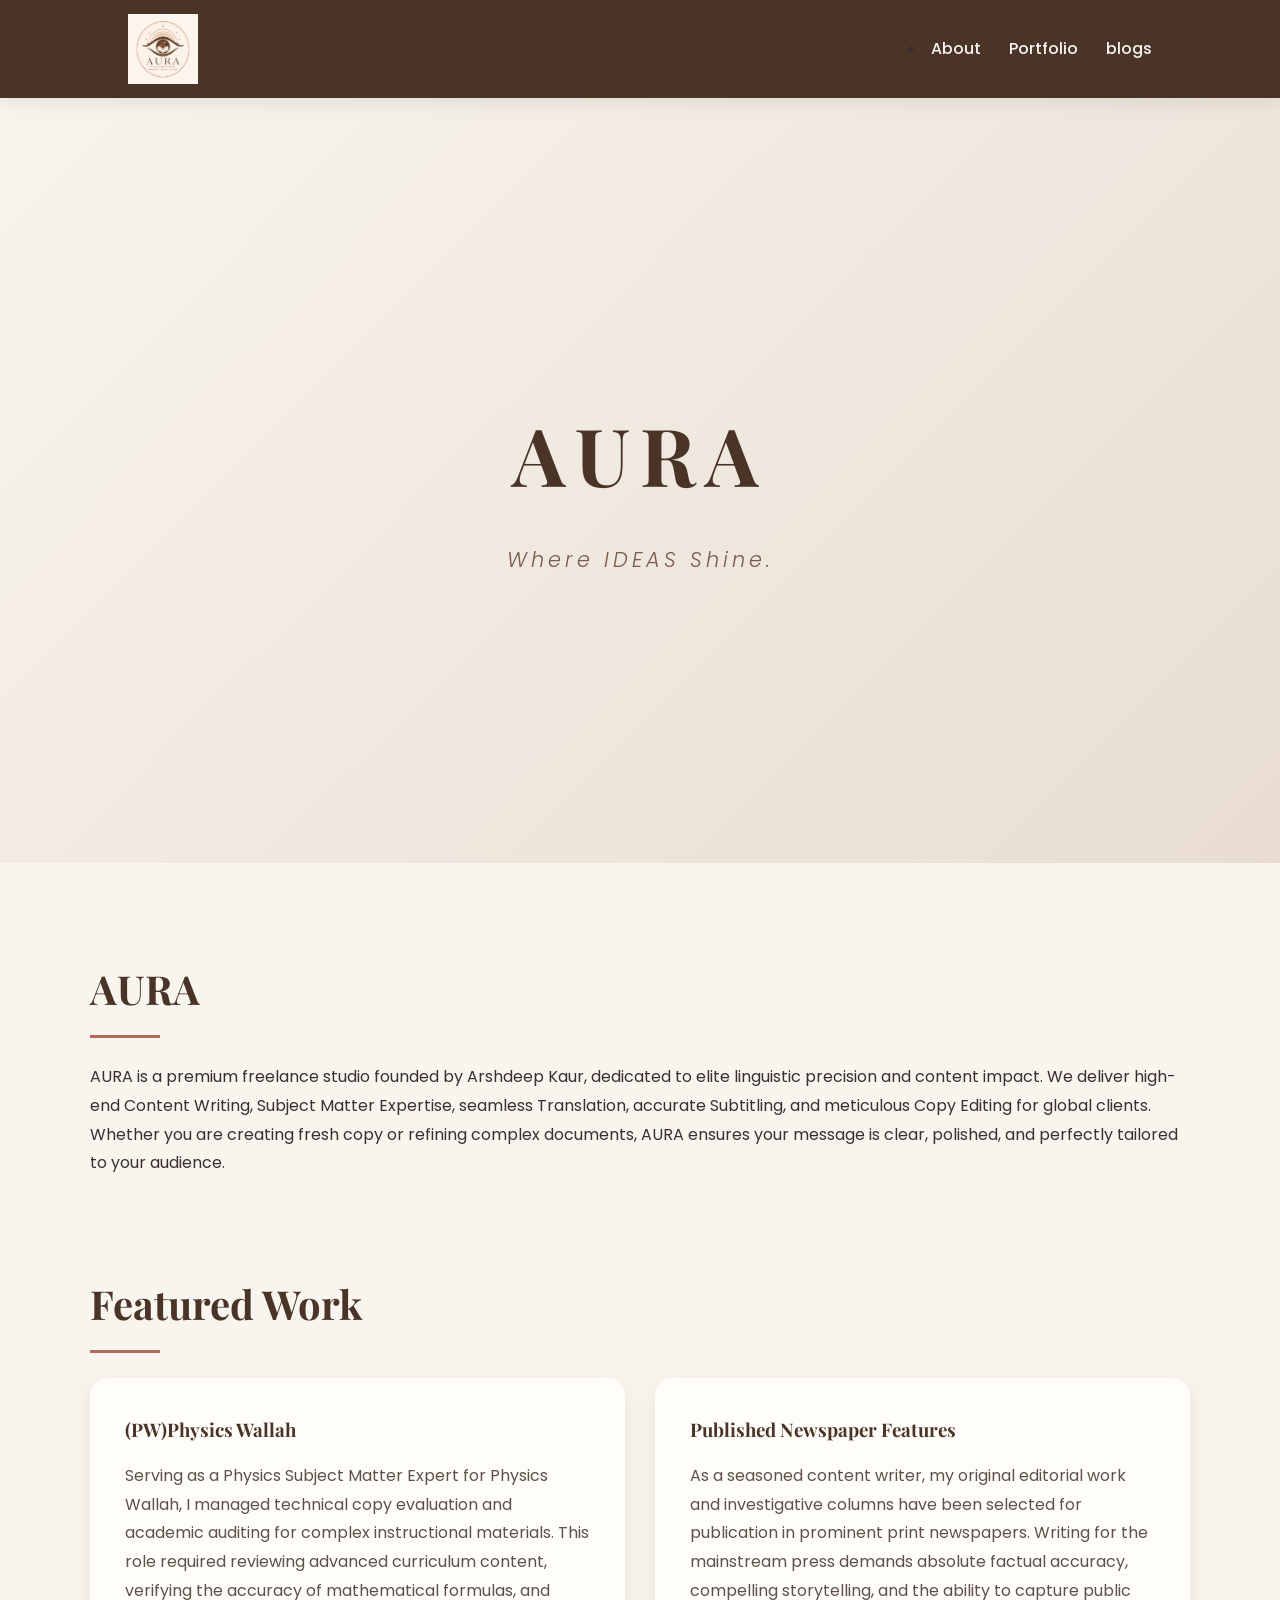
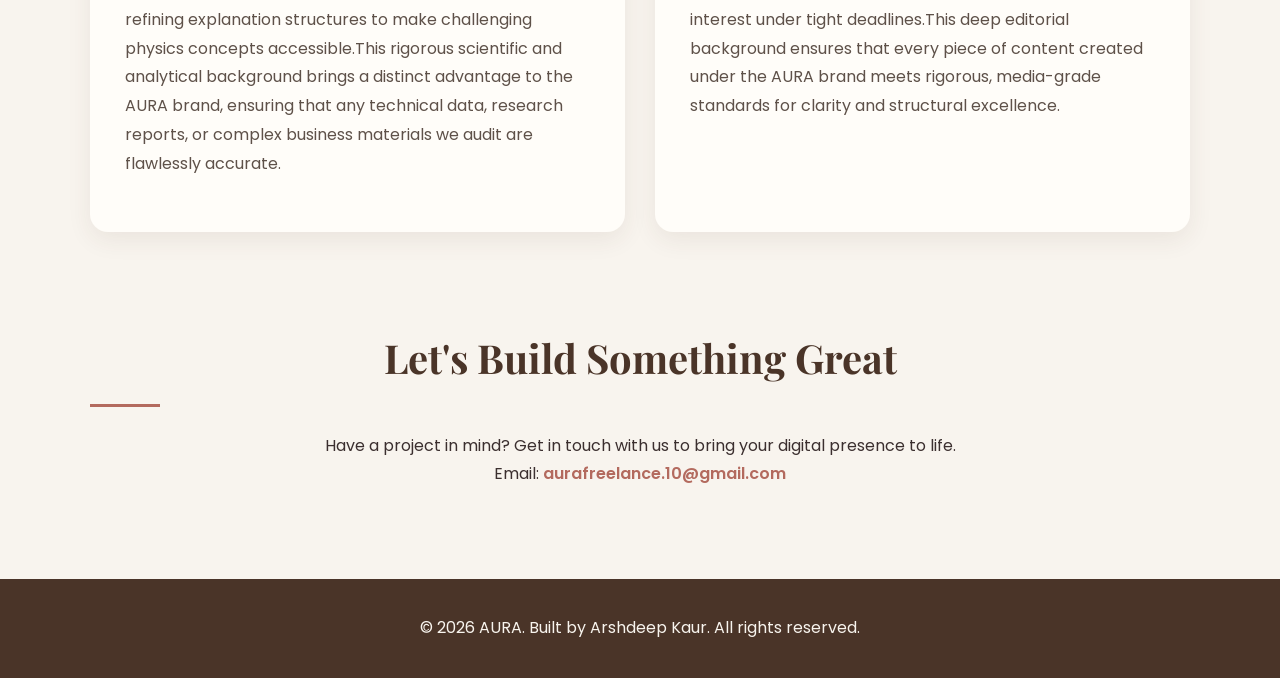
==== index.html @ 69d8ae89 "Add files via upload" ====
<!DOCTYPE html>
<html lang="en">
<head>
    <meta charset="UTF-8">
    <meta name="viewport" content="width=device-width, initial-scale=1.0">
    <title>AURA | Premium Web Experiences</title>
    <link rel="stylesheet" href="style1.css">
    <link href="https://fonts.googleapis.com/css2?family=Playfair+Display:wght@600;700&family=Poppins:wght@300;400;500;600&display=swap" rel="stylesheet">
</head>
<body>

    <!-- Header Navigation -->
    <header>
        <div class="logo">
    <img src="aura1.png" alt="AURA Logo">
</div>

        <nav>
        <li><a href="about.html">About</a></li>
            <a href="portfolio.html">Portfolio</a>
            <a href="blog.html">blogs</a>
           
        </nav>
    </header>


    <!-- Hero Section -->
        
    <section class="hero">
        <div class="aura-glow"></div>
        <h1>AURA</h1>
        <p>Where IDEAS Shine.</p>
        
    </section>

    </section>

    <!-- About Section -->
    <section id="about" class="container">
        <h2>AURA</h2>
        <p>AURA is a premium freelance studio founded by Arshdeep Kaur, dedicated to elite linguistic precision and content impact. We deliver high-end Content Writing, Subject Matter Expertise, seamless Translation, accurate Subtitling, and meticulous Copy Editing for global clients. Whether you are creating fresh copy or refining complex documents, AURA ensures your message is clear, polished, and perfectly tailored to your audience.</p>
    </section>

    <!-- Projects Grid Section -->
    <section id="projects" class="container">
        <h2>Featured Work</h2>
        <div class="grid">
            <div class="card">
                <h3>(PW)Physics Wallah</h3>
                <p>Serving as a Physics Subject Matter Expert for Physics Wallah, I managed technical copy evaluation and academic auditing for complex instructional materials. This role required reviewing advanced curriculum content, verifying the accuracy of mathematical formulas, and refining explanation structures to make challenging physics concepts accessible.This rigorous scientific and analytical background brings a distinct advantage to the AURA brand, ensuring that any technical data, research reports, or complex business materials we audit are flawlessly accurate.</p>
                
            </div>
            <div class="card">
                <h3>Published Newspaper Features</h3>
                <p>As a seasoned content writer, my original editorial work and investigative columns have been selected for publication in prominent print newspapers. Writing for the mainstream press demands absolute factual accuracy, compelling storytelling, and the ability to capture public interest under tight deadlines.This deep editorial background ensures that every piece of content created under the AURA brand meets rigorous, media-grade standards for clarity and structural excellence.</p>
                
            </div>
        </div>
    </section>

    <!-- Contact Section -->
    <section id="contact" class="container text-center">
        <h2>Let's Build Something Great</h2>
        <p>Have a project in mind? Get in touch with us to bring your digital presence to life.</p>
        <p>Email: <a href="mailto:aurafreelance.10@gmail.com" class="email-link">aurafreelance.10@gmail.com</a></p>
    </section>

    <!-- Footer -->
    <footer>
        <p>&copy; 2026 AURA. Built by Arshdeep Kaur. All rights reserved.</p>
    </footer>

</body>
</html>
---- style1.css ----
/* =========================
   AURA Portfolio Theme
========================= */

/* Google Fonts
Playfair Display - Headings
Poppins - Body
*/

*{
    margin:0;
    padding:0;
    box-sizing:border-box;
    scroll-behavior:smooth;
}

body{
    font-family:'Poppins',sans-serif;
    background:#F8F4EE;
    color:#3B2F2F;
    line-height:1.8;
}

/* =========================
        HEADER
========================= */

header{
    position:sticky;
    top:0;
    z-index:1000;

    display:flex;
    justify-content:space-between;
    align-items:center;

    padding:14px 10%;

    background:#4A3428;

    box-shadow:0 5px 20px rgba(0,0,0,.08);
}

/* =========================
        LOGO
========================= */

.logo{
    display:flex;
    align-items:center;
}

.logo img{
    height:70px;
    width:auto;
}

/* =========================
       NAVIGATION
========================= */

nav{
    display:flex;
    align-items:center;
    gap:28px;
}

nav a{
    text-decoration:none;
    color:#F8F4EE;
    font-weight:500;
    transition:.3s;
}

nav a:hover{
    color:#D9B382;
}

/* =========================
      HERO SECTION
========================= */

.hero{

    background:linear-gradient(
        135deg,
        #F8F4EE,
        #E8DDD0
    );

    min-height:85vh;

    display:flex;
    flex-direction:column;
    justify-content:center;
    align-items:center;

    text-align:center;

    padding:40px;
}

.hero h1{

    font-family:'Playfair Display',serif;

    font-size:5rem;

    letter-spacing:10px;

    color:#4A3428;

    margin-bottom:15px;
}

.hero p{

    font-size:1.3rem;

    color:#7A5B4D;

    font-weight:300;

    letter-spacing:4px;

    font-style:italic;
}

/* =========================
      BUTTON
========================= */

.btn{

    margin-top:35px;

    display:inline-block;

    text-decoration:none;

    background:#B36A5E;

    color:white;

    padding:14px 36px;

    border-radius:40px;

    font-weight:600;

    transition:.3s;
}

.btn:hover{

    background:#7A4F42;

    transform:translateY(-3px);
}

/* =========================
       CONTAINER
========================= */

.container{

    width:min(1100px,90%);

    margin:90px auto;
}

/* =========================
      HEADINGS
========================= */

h2{

    font-family:'Playfair Display',serif;

    font-size:2.5rem;

    color:#4A3428;

    margin-bottom:25px;

    position:relative;
}

h2::after{

    content:"";

    width:70px;

    height:3px;

    background:#B36A5E;

    display:block;

    margin-top:10px;
}

/* =========================
       GRID
========================= */

.grid{

    display:grid;

    grid-template-columns:repeat(auto-fit,minmax(320px,1fr));

    gap:30px;
}

/* =========================
        CARD
========================= */

.card{

    background:#FFFDF9;

    padding:35px;

    border-radius:18px;

    box-shadow:0 8px 25px rgba(74,52,40,.08);

    transition:.35s;
}

.card:hover{

    transform:translateY(-8px);

    box-shadow:0 18px 35px rgba(74,52,40,.15);
}

.card h3{

    font-family:'Playfair Display',serif;

    color:#4A3428;

    margin-bottom:15px;
}

.card p{

    color:#5E5149;

    margin-bottom:18px;
}

/* =========================
      LINKS
========================= */

.project-link{

    text-decoration:none;

    color:#B36A5E;

    font-weight:600;
}

.project-link:hover{

    color:#7A4F42;
}

.email-link{

    color:#B36A5E;

    text-decoration:none;

    font-weight:600;
}

.email-link:hover{

    color:#7A4F42;
}

/* =========================
      FOOTER
========================= */

footer{

    background:#4A3428;

    color:#F8F4EE;

    text-align:center;

    padding:35px 20px;

    margin-top:90px;
}

.text-center{

    text-align:center;
}

/* =========================
      MOBILE
========================= */

@media(max-width:768px){

header{

    flex-direction:column;

    padding:20px;
}

nav{

    margin-top:15px;

    flex-wrap:wrap;

    justify-content:center;

    gap:18px;
}

.hero h1{

    font-size:3.2rem;

    letter-spacing:6px;
}

.hero p{

    font-size:1rem;

    letter-spacing:2px;
}

h2{

    font-size:2rem;
}
}
/* ===== Selected Projects ===== */

/* ==========================================
        PORTFOLIO PAGE
========================================== */

.portfolio{
    width:90%;
    max-width:1200px;
    margin:80px auto;
}

.portfolio-heading{
    text-align:center;
    margin-bottom:60px;
}

.portfolio-heading h2{
    font-family:'Playfair Display',serif;
    font-size:48px;
    color:#4A3428;
    margin-bottom:20px;
}

.portfolio-heading h2::after{
    margin:15px auto 0;
}

.portfolio-heading p{
    max-width:850px;
    margin:auto;
    color:#6E5B4D;
    font-size:18px;
}

.portfolio-grid{
    display:grid;
    grid-template-columns:repeat(auto-fit,minmax(360px,1fr));
    gap:35px;
}

.portfolio-card{

    background:#FFFDF9;

    border-radius:20px;

    padding:35px;

    border:1px solid #E8DDD2;

    box-shadow:0 8px 25px rgba(0,0,0,.06);

    transition:all .35s ease;
}

.portfolio-card:hover{

    transform:translateY(-8px);

    box-shadow:0 20px 40px rgba(0,0,0,.12);
}

.project-header{

    margin-bottom:20px;
}

.project-header h3{

    font-family:'Playfair Display',serif;

    font-size:30px;

    color:#4A3428;

    margin-bottom:12px;
}

.project-type{

    display:inline-block;

    background:#E8DDD0;

    color:#6F4E37;

    padding:8px 18px;

    border-radius:30px;

    font-size:14px;

    font-weight:600;
}

.portfolio-card p{

    margin-top:20px;

    color:#5C4A3C;

    line-height:1.8;
}

.skills{

    display:flex;

    flex-wrap:wrap;

    gap:10px;

    margin-top:25px;
}

.skills span{

    background:#F5EFE8;

    color:#6F4E37;

    padding:8px 16px;

    border-radius:25px;

    font-size:13px;

    font-weight:500;
}

.note{

    margin-top:25px;

    font-style:italic;

    color:#8B735C;

    font-size:14px;
}

@media(max-width:768px){

.portfolio-heading h2{
    font-size:36px;
}

.portfolio-grid{
    grid-template-columns:1fr;
}

.portfolio-card{
    padding:25px;
}

}
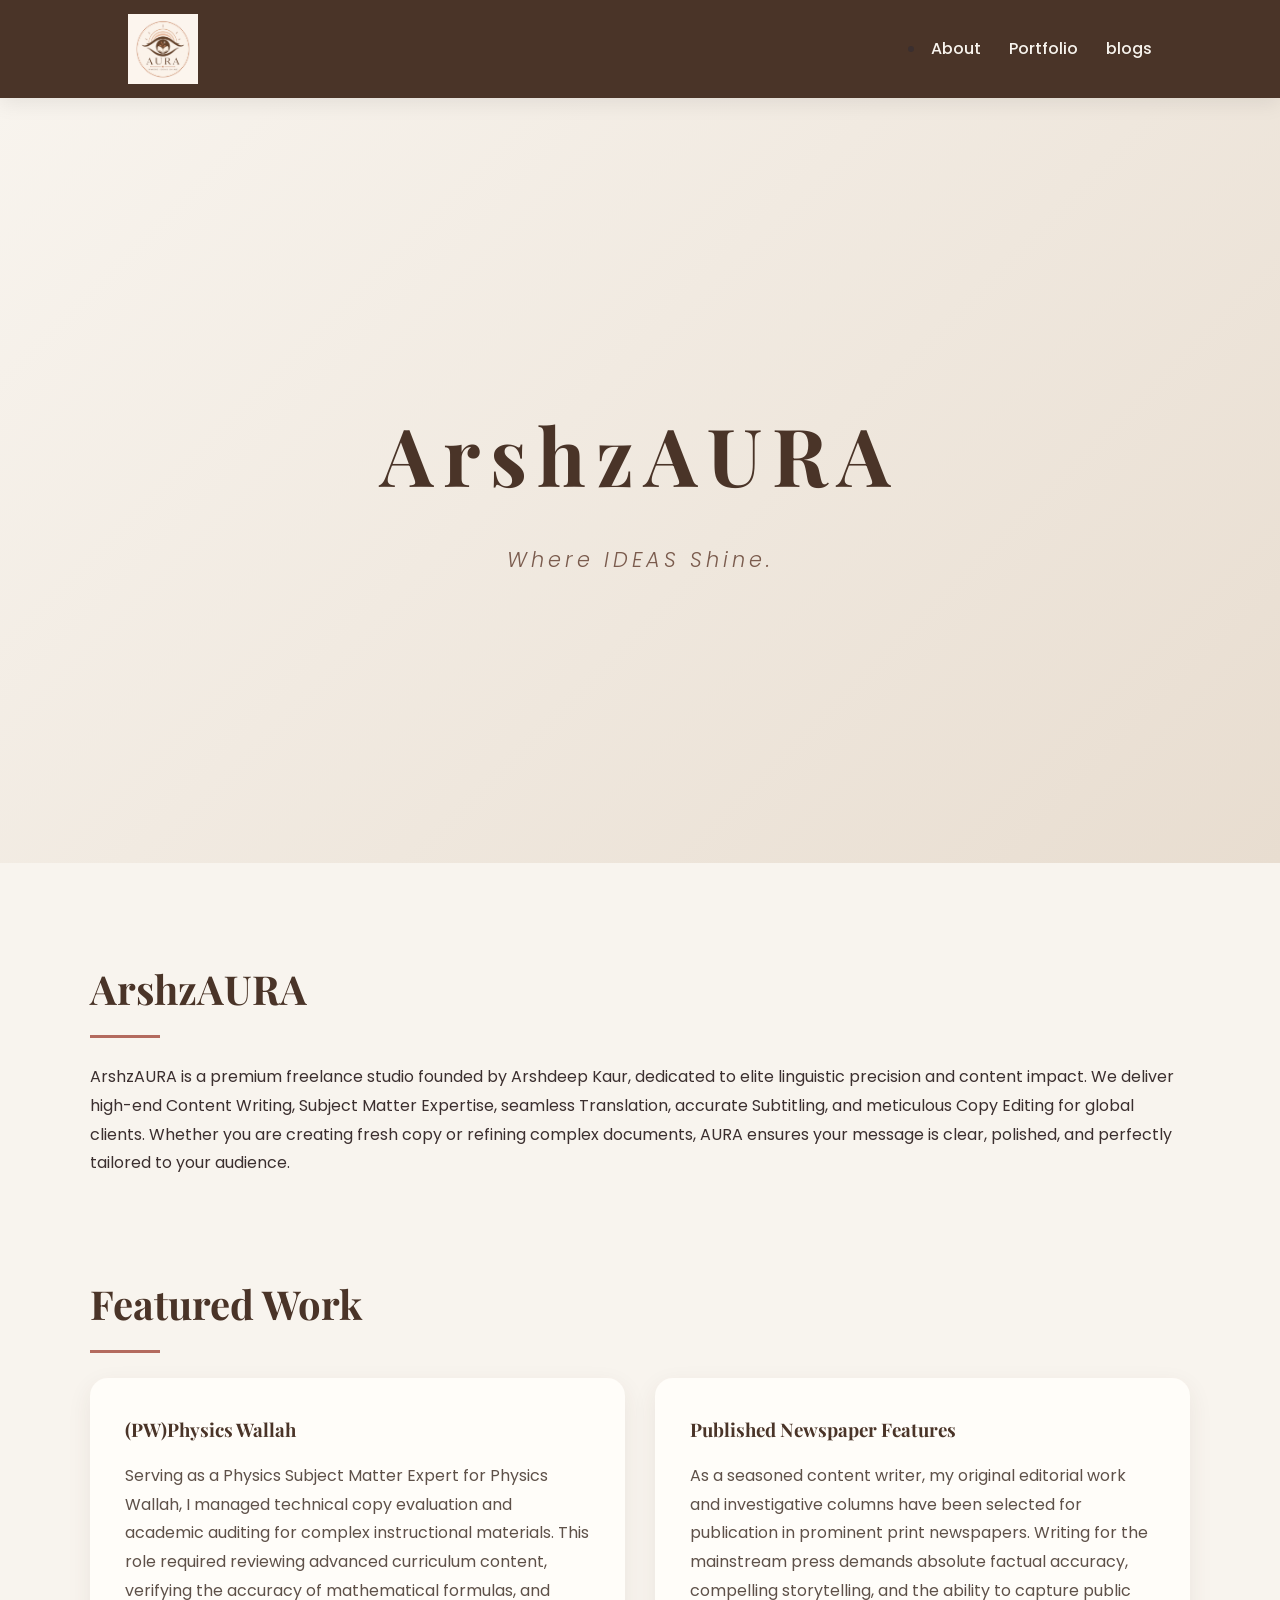
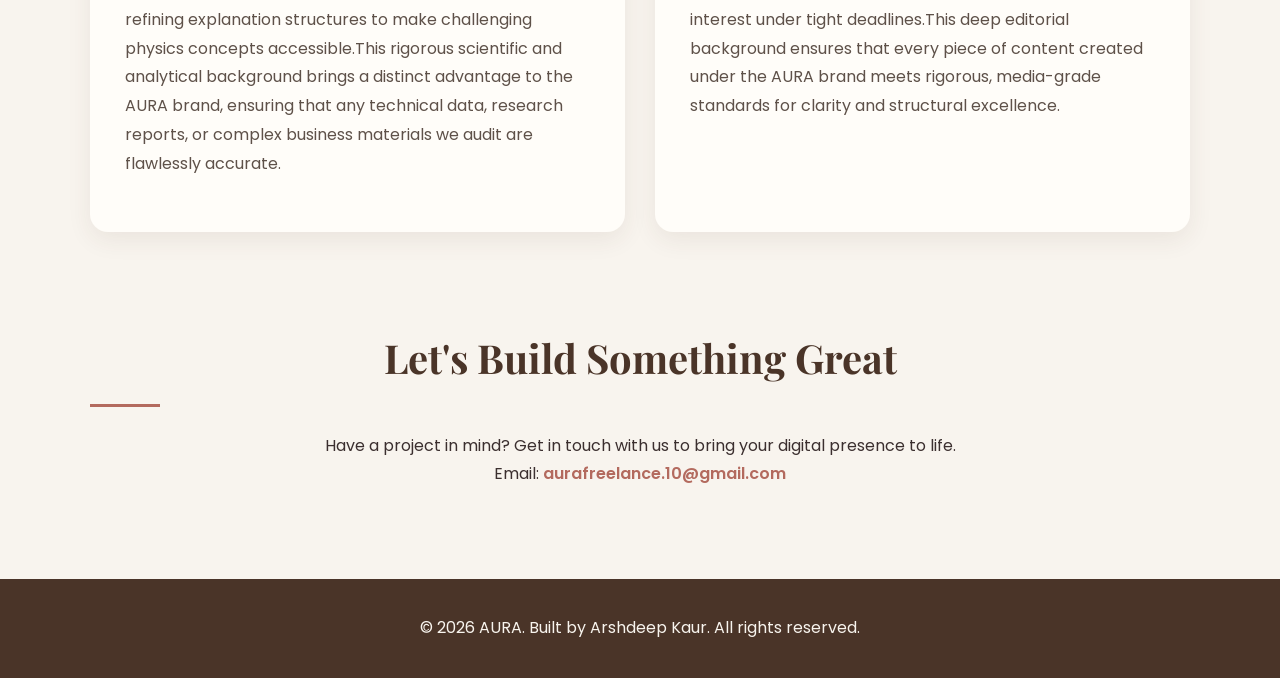
==== commit e18676c3: "Add files via upload" ====
--- a/index.html
+++ b/index.html
@@ -3,7 +3,7 @@
 <head>
     <meta charset="UTF-8">
     <meta name="viewport" content="width=device-width, initial-scale=1.0">
-    <title>AURA | Premium Web Experiences</title>
+    <title>ArshzAURA | Premium Web Experiences</title>
     <link rel="stylesheet" href="style1.css">
     <link href="https://fonts.googleapis.com/css2?family=Playfair+Display:wght@600;700&family=Poppins:wght@300;400;500;600&display=swap" rel="stylesheet">
 </head>
@@ -28,7 +28,7 @@
         
     <section class="hero">
         <div class="aura-glow"></div>
-        <h1>AURA</h1>
+        <h1>ArshzAURA</h1>
         <p>Where IDEAS Shine.</p>
         
     </section>
@@ -37,8 +37,8 @@
 
     <!-- About Section -->
     <section id="about" class="container">
-        <h2>AURA</h2>
-        <p>AURA is a premium freelance studio founded by Arshdeep Kaur, dedicated to elite linguistic precision and content impact. We deliver high-end Content Writing, Subject Matter Expertise, seamless Translation, accurate Subtitling, and meticulous Copy Editing for global clients. Whether you are creating fresh copy or refining complex documents, AURA ensures your message is clear, polished, and perfectly tailored to your audience.</p>
+        <h2>ArshzAURA</h2>
+        <p>ArshzAURA is a premium freelance studio founded by Arshdeep Kaur, dedicated to elite linguistic precision and content impact. We deliver high-end Content Writing, Subject Matter Expertise, seamless Translation, accurate Subtitling, and meticulous Copy Editing for global clients. Whether you are creating fresh copy or refining complex documents, AURA ensures your message is clear, polished, and perfectly tailored to your audience.</p>
     </section>
 
     <!-- Projects Grid Section -->
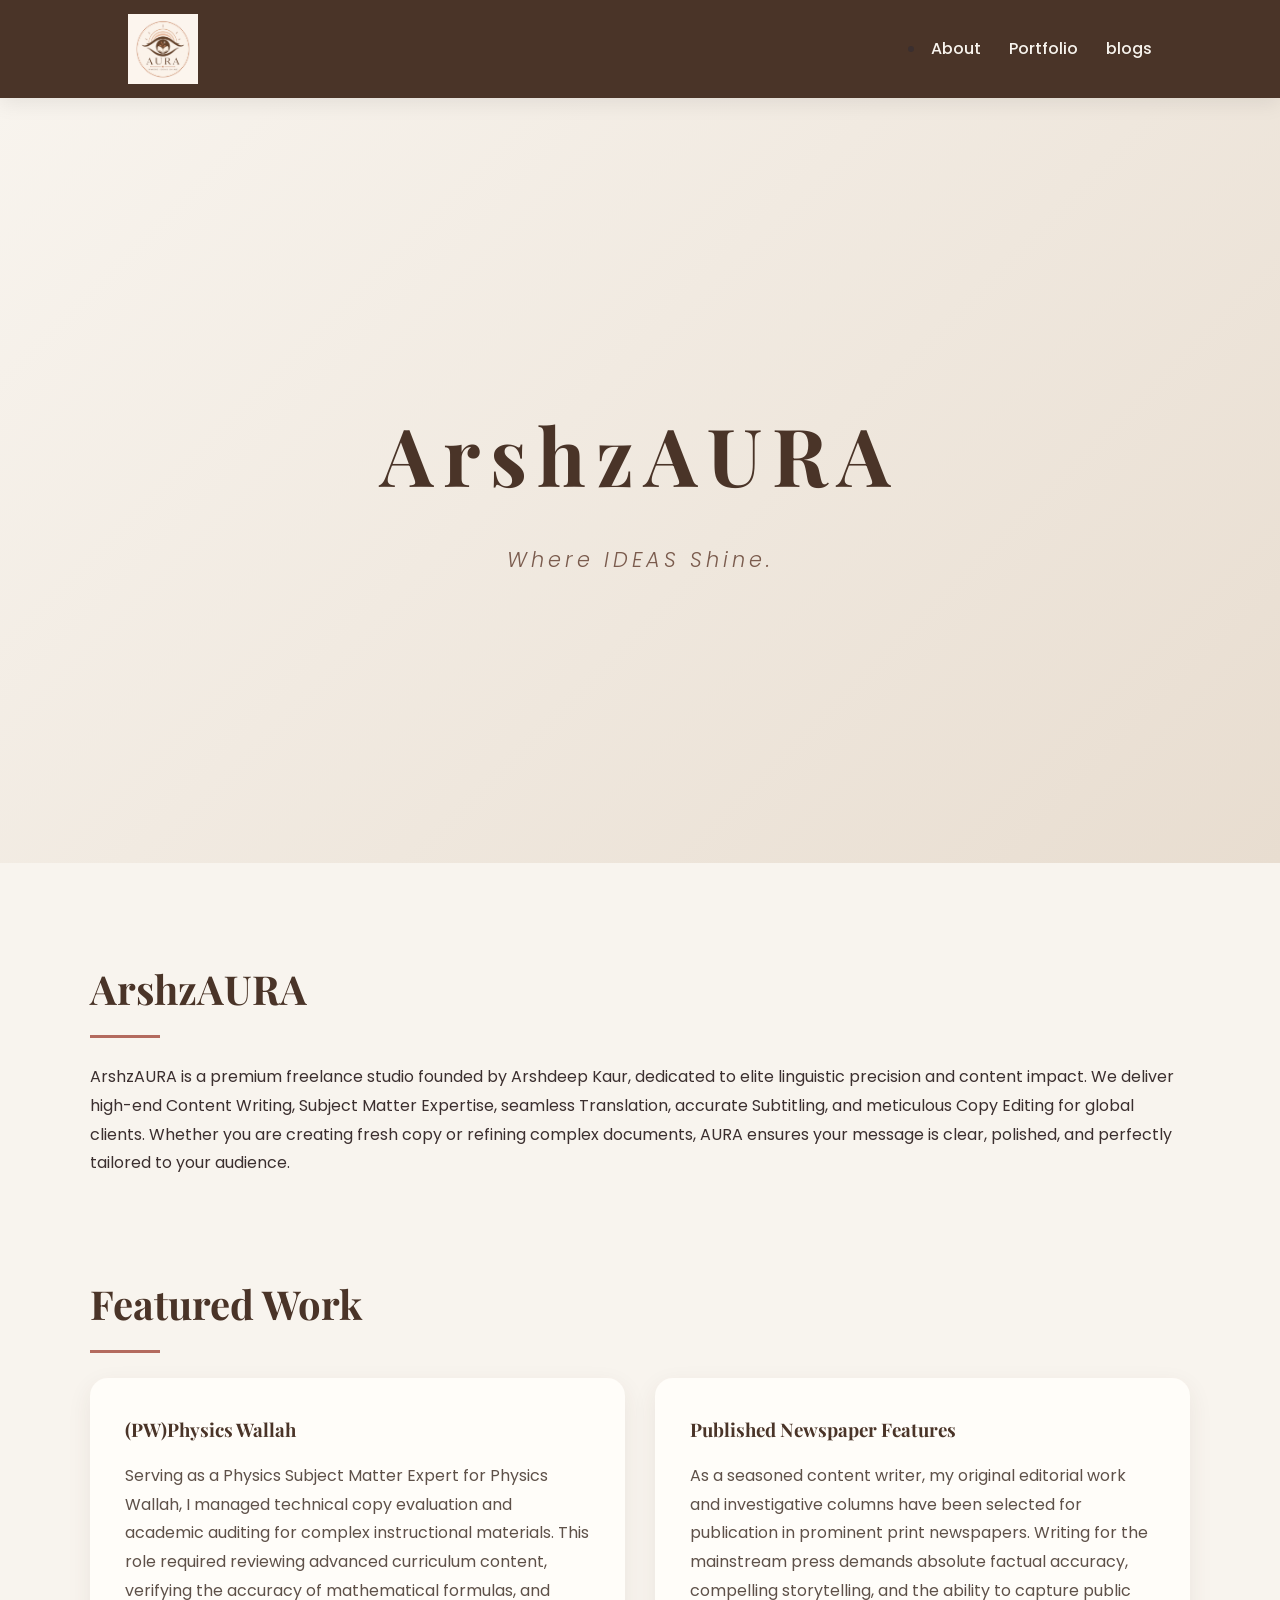
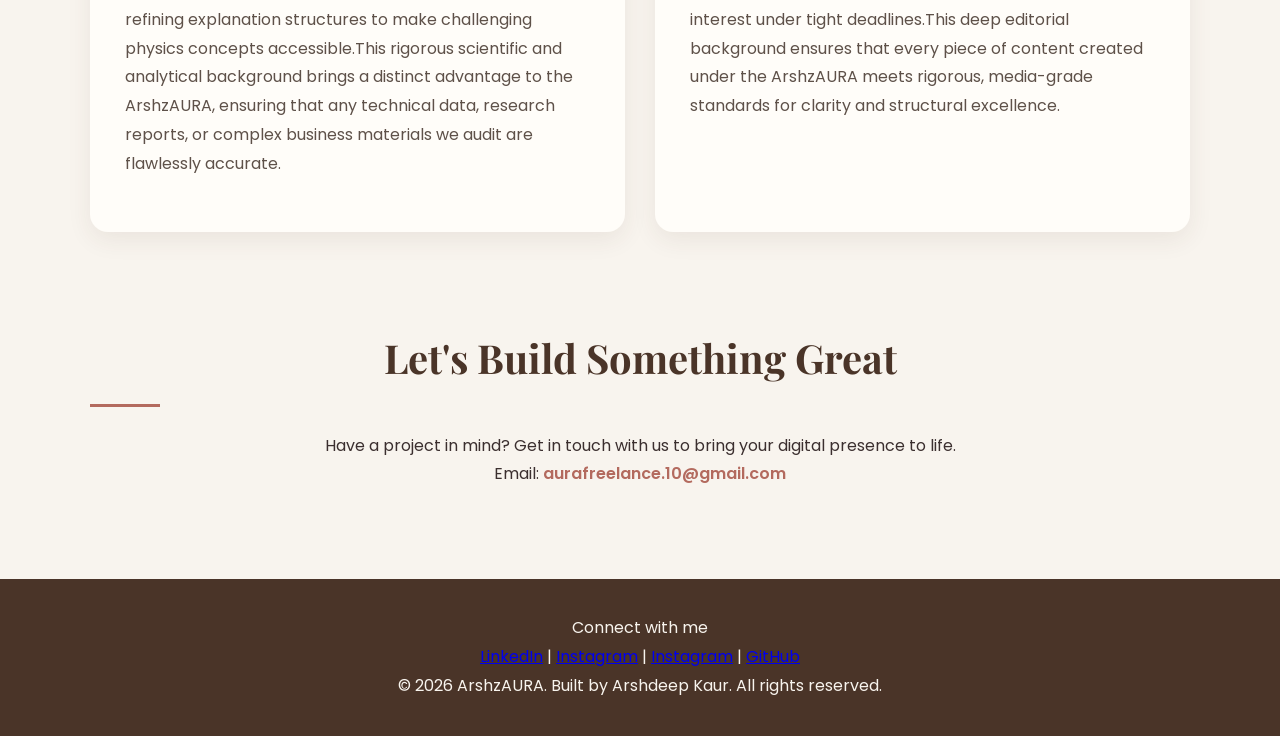
==== commit 2439e571: "Add files via upload" ====
--- a/index.html
+++ b/index.html
@@ -47,12 +47,12 @@
         <div class="grid">
             <div class="card">
                 <h3>(PW)Physics Wallah</h3>
-                <p>Serving as a Physics Subject Matter Expert for Physics Wallah, I managed technical copy evaluation and academic auditing for complex instructional materials. This role required reviewing advanced curriculum content, verifying the accuracy of mathematical formulas, and refining explanation structures to make challenging physics concepts accessible.This rigorous scientific and analytical background brings a distinct advantage to the AURA brand, ensuring that any technical data, research reports, or complex business materials we audit are flawlessly accurate.</p>
+                <p>Serving as a Physics Subject Matter Expert for Physics Wallah, I managed technical copy evaluation and academic auditing for complex instructional materials. This role required reviewing advanced curriculum content, verifying the accuracy of mathematical formulas, and refining explanation structures to make challenging physics concepts accessible.This rigorous scientific and analytical background brings a distinct advantage to the ArshzAURA, ensuring that any technical data, research reports, or complex business materials we audit are flawlessly accurate.</p>
                 
             </div>
             <div class="card">
                 <h3>Published Newspaper Features</h3>
-                <p>As a seasoned content writer, my original editorial work and investigative columns have been selected for publication in prominent print newspapers. Writing for the mainstream press demands absolute factual accuracy, compelling storytelling, and the ability to capture public interest under tight deadlines.This deep editorial background ensures that every piece of content created under the AURA brand meets rigorous, media-grade standards for clarity and structural excellence.</p>
+                <p>As a seasoned content writer, my original editorial work and investigative columns have been selected for publication in prominent print newspapers. Writing for the mainstream press demands absolute factual accuracy, compelling storytelling, and the ability to capture public interest under tight deadlines.This deep editorial background ensures that every piece of content created under the ArshzAURA meets rigorous, media-grade standards for clarity and structural excellence.</p>
                 
             </div>
         </div>
@@ -67,7 +67,15 @@
 
     <!-- Footer -->
     <footer>
-        <p>&copy; 2026 AURA. Built by Arshdeep Kaur. All rights reserved.</p>
+        
+    <p>Connect with me</p>
+
+    <a href="https://www.linkedin.com/in/arshdeep-kaur-0b6b36283" target="_blank">LinkedIn</a> |
+    <a href="https://www.instagram.com/_linexchaoz" target="_blank">Instagram</a> |
+    <a href="https://www.instagram.com/_arshzhere" target="_blank">Instagram</a> |
+    <a href="https://arshzaura.github.io/portfolio/" target="_blank">GitHub</a>
+
+        <p>&copy; 2026 ArshzAURA. Built by Arshdeep Kaur. All rights reserved.</p>
     </footer>
 
 </body>
